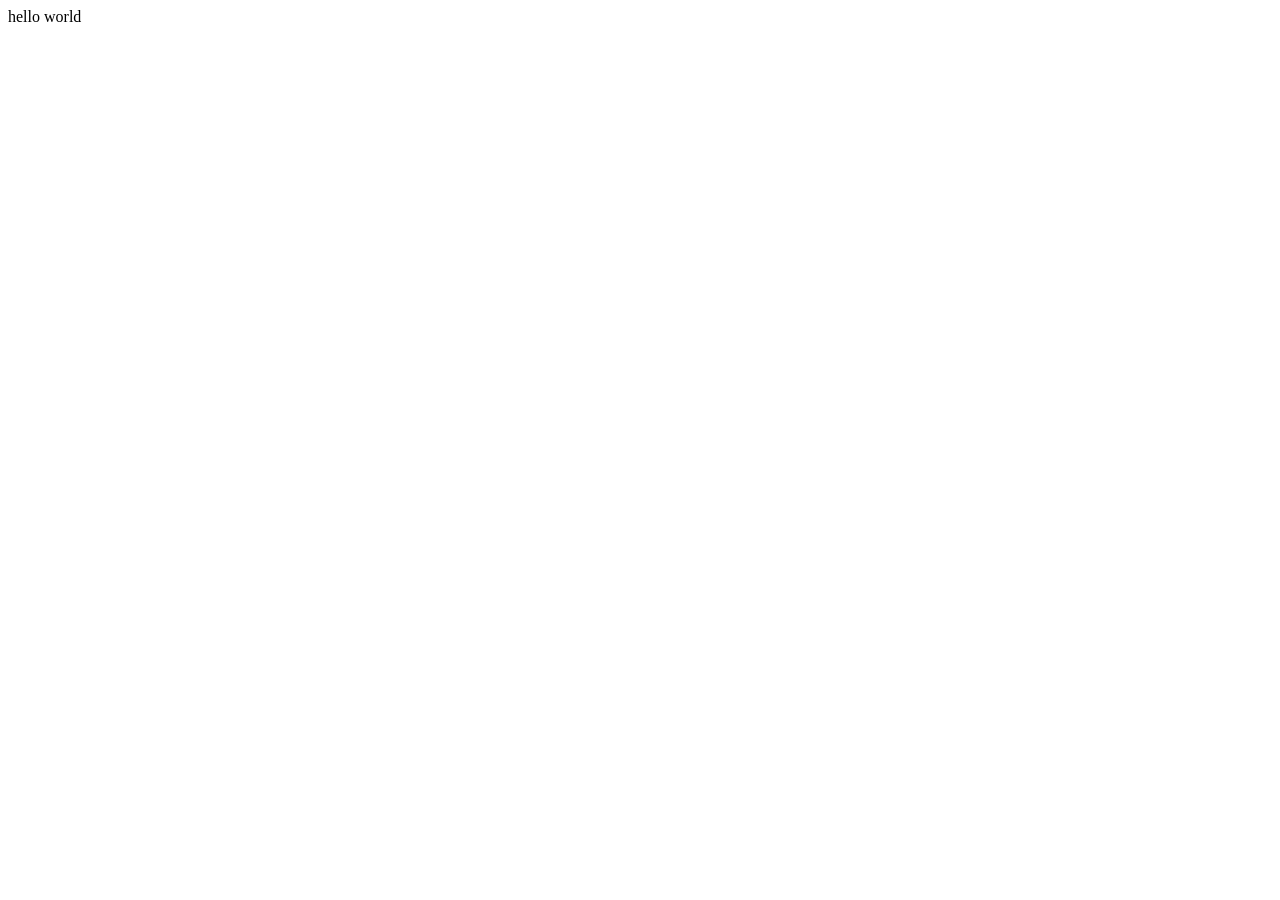
==== index.html @ 9ce2fa90 "Initial commit: add HTML and CSS" ====
<!DOCTYPE html>
<html lang="en,ar">

<head>
    <link rel="icon" href="https://simpleicons.org/icons/s7airlines.svg" type="image/x-icon">
    <title> ziad's page </title>
    <meta charset="UTF-8">
    <link rel="stylesheet" href="style.css">
</head>

<body>
       <div> hello world   </div> 
</body>
</html>
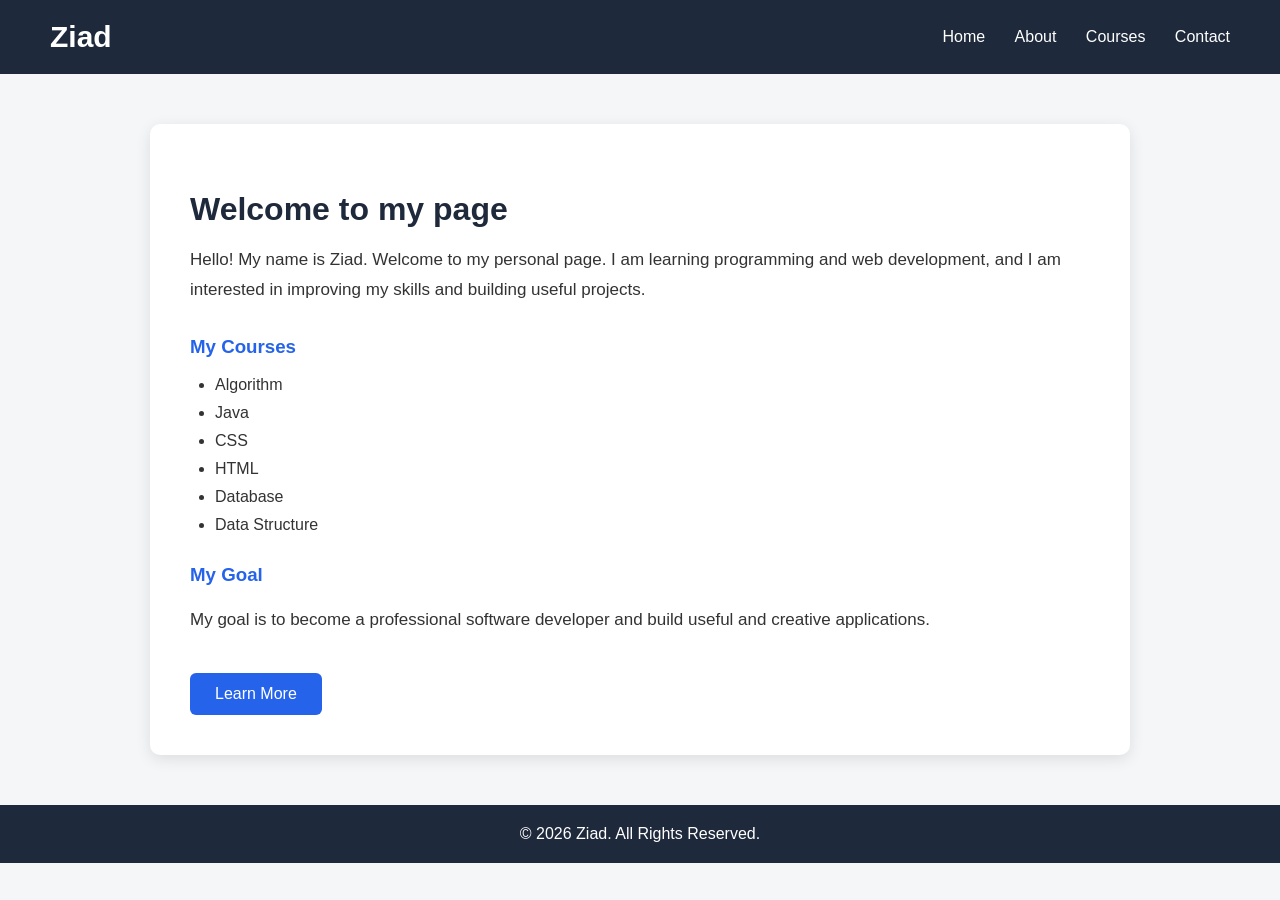
==== commit ce1fcacf: "Update website" ====
--- a/index.html
+++ b/index.html
@@ -1,14 +1,59 @@
 <!DOCTYPE html>
-<html lang="en,ar">
+<html lang="en">
 
 <head>
-    <link rel="icon" href="https://simpleicons.org/icons/s7airlines.svg" type="image/x-icon">
-    <title> ziad's page </title>
     <meta charset="UTF-8">
-    <link rel="stylesheet" href="style.css">
+    <link rel="stylesheet" href="css/style.css">
+    <meta name="viewport" content="width=device-width, initial-scale=1.0">
+    <title>Ziad's Page</title>
 </head>
 
 <body>
-       <div> hello world   </div> 
+
+    <header>
+        <h1>Ziad</h1>
+        <nav>
+            <a href="#">Home</a>
+            <a href="#">About</a>
+            <a href="#">Courses</a>
+            <a href="#">Contact</a>
+        </nav>
+    </header>
+
+    <section>
+        <h2>Welcome to my page</h2>
+
+        <p>
+            Hello! My name is Ziad. Welcome to my personal page.
+            I am learning programming and web development, and I am
+            interested in improving my skills and building useful projects.
+        </p>
+
+        <h3>My Courses</h3>
+
+        <ul>
+            <li>Algorithm</li>
+            <li>Java</li>
+            <li>CSS</li>
+            <li>HTML</li>
+            <li>Database</li>
+            <li>Data Structure</li>
+        </ul>
+
+        <h3>My Goal</h3>
+
+        <p>
+            My goal is to become a professional software developer
+            and build useful and creative applications.
+        </p>
+
+        <button>Learn More</button>
+    </section>
+
+    <footer>
+        <p>&copy; 2026 Ziad. All Rights Reserved.</p>
+    </footer>
+
 </body>
+
 </html>
--- a/css/style.css
+++ b/css/style.css
@@ -0,0 +1,93 @@
+body {
+    margin: 0;
+    font-family: Arial, sans-serif;
+    background-color: #f4f6f8;
+    color: #333;
+}
+
+header {
+    background-color: #1e293b;
+    color: white;
+    padding: 20px 50px;
+    display: flex;
+    justify-content: space-between;
+    align-items: center;
+}
+
+header h1 {
+    margin: 0;
+    font-size: 30px;
+}
+
+nav a {
+    color: white;
+    text-decoration: none;
+    margin-left: 25px;
+    font-size: 16px;
+}
+
+nav a:hover {
+    color: #38bdf8;
+}
+
+section {
+    width: 80%;
+    max-width: 900px;
+    margin: 50px auto;
+    background-color: white;
+    padding: 40px;
+    border-radius: 10px;
+    box-shadow: 0 4px 15px rgba(0, 0, 0, 0.1);
+}
+
+section h2 {
+    font-size: 32px;
+    color: #1e293b;
+    margin-bottom: 15px;
+}
+
+section h3 {
+    color: #2563eb;
+    margin-top: 30px;
+}
+
+section p {
+    line-height: 1.8;
+    font-size: 17px;
+}
+
+ul {
+    padding-left: 25px;
+}
+
+li {
+    margin-bottom: 10px;
+    font-size: 16px;
+}
+
+button {
+    background-color: #2563eb;
+    color: white;
+    border: none;
+    padding: 12px 25px;
+    margin-top: 20px;
+    border-radius: 6px;
+    cursor: pointer;
+    font-size: 16px;
+}
+
+button:hover {
+    background-color: #1d4ed8;
+}
+
+footer {
+    background-color: #1e293b;
+    color: white;
+    text-align: center;
+    padding: 20px;
+    margin-top: 50px;
+}
+
+footer p {
+    margin: 0;
+}
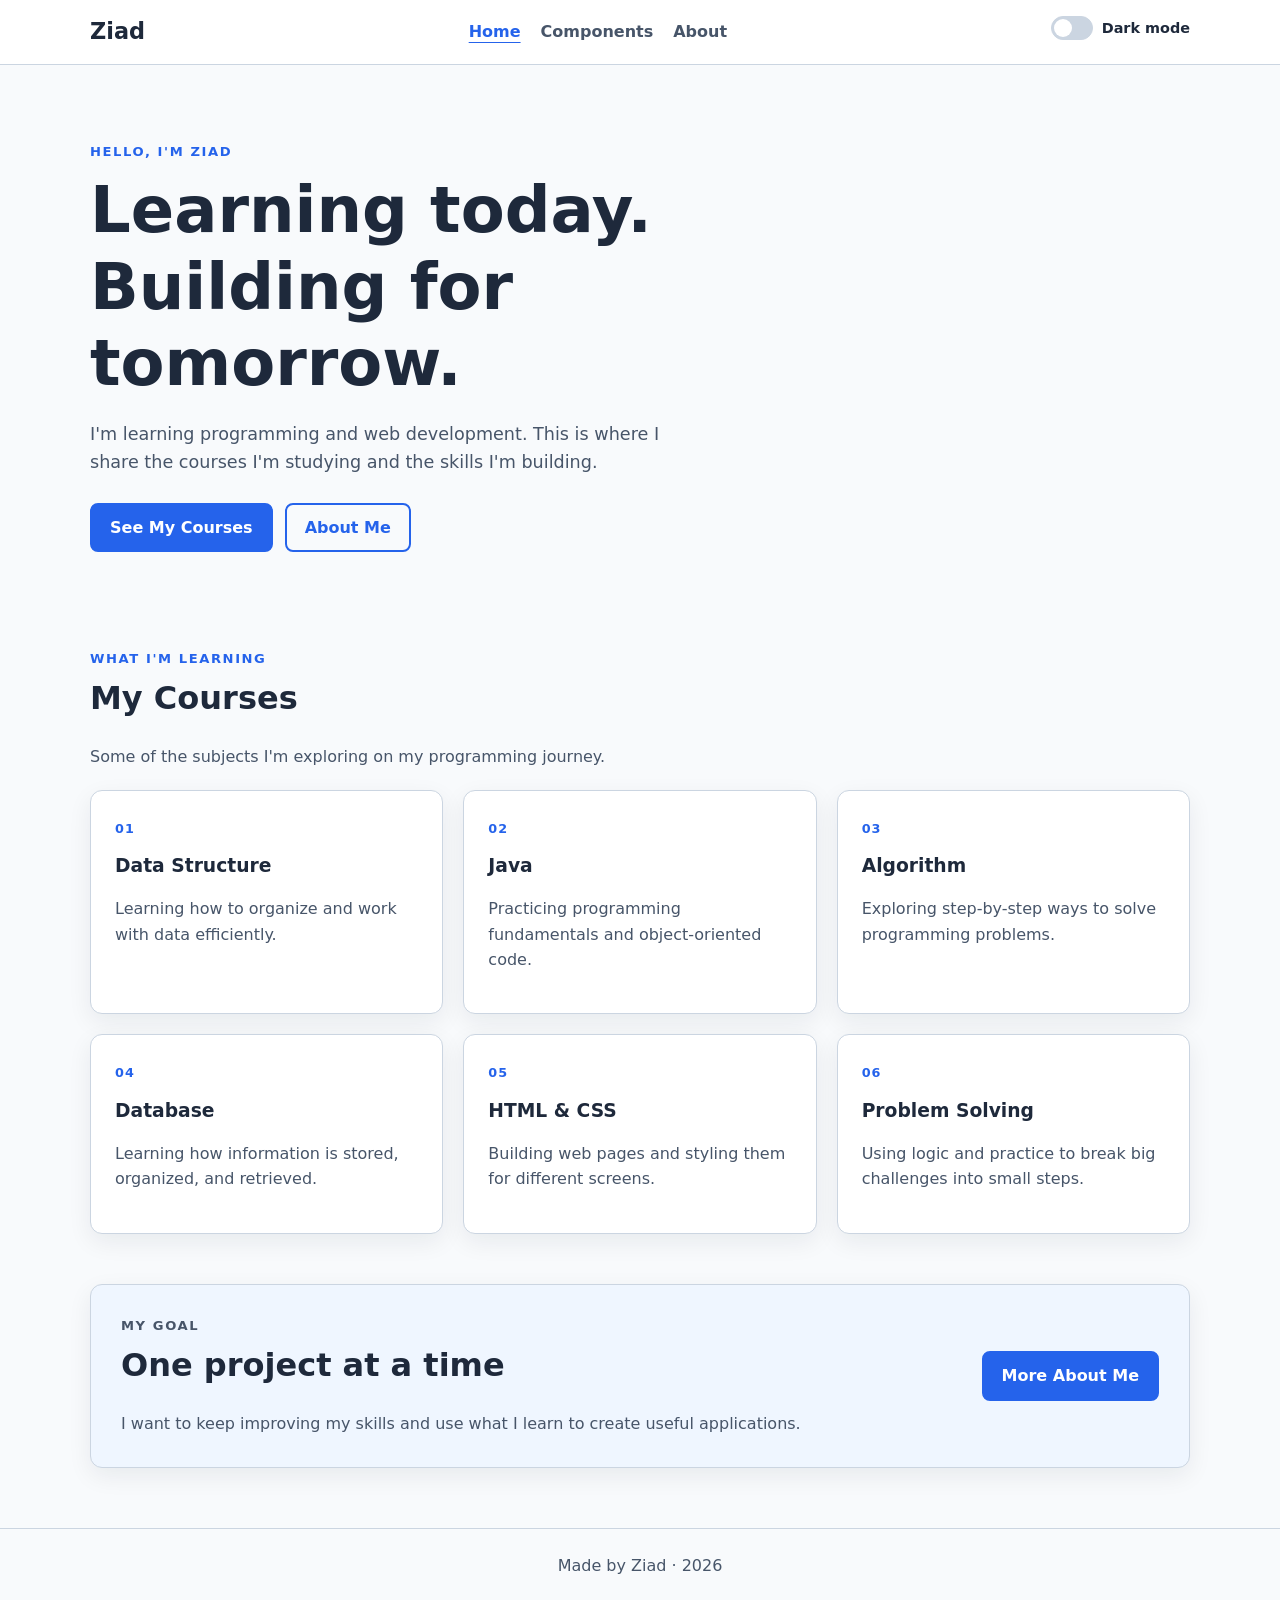
==== commit 503adda6: "Initial commit: add HTML and CSS" ====
--- a/index.html
+++ b/index.html
@@ -1,59 +1,110 @@
 <!DOCTYPE html>
 <html lang="en">
+<head>
+  <meta charset="UTF-8">
+  <meta name="viewport" content="width=device-width, initial-scale=1">
+  <meta name="description" content="Ziad's personal website and programming courses.">
+  <title>Ziad | Home</title>
+  <link rel="stylesheet" href="css/style.css">
+</head>
+<body>
+  <header class="site-header">
+    <a class="logo" href="index.html">Ziad</a>
 
-<head>
-    <meta charset="UTF-8">
-    <link rel="stylesheet" href="css/style.css">
-    <meta name="viewport" content="width=device-width, initial-scale=1.0">
-    <title>Ziad's Page</title>
-</head>
+    <nav aria-label="Main navigation">
+      <ul>
+        <li><a class="active" aria-current="page" href="index.html">Home</a></li>
+        <li><a href="component.html">Components</a></li>
+        <li><a href="about.html">About</a></li>
+      </ul>
+    </nav>
 
-<body>
+    <div class="theme-control">
+      <input type="checkbox" id="theme-toggle">
+      <label for="theme-toggle">
+        <span class="switch" aria-hidden="true"></span>
+        <span>Dark mode</span>
+      </label>
+    </div>
+  </header>
 
-    <header>
-        <h1>Ziad</h1>
-        <nav>
-            <a href="#">Home</a>
-            <a href="#">About</a>
-            <a href="#">Courses</a>
-            <a href="#">Contact</a>
-        </nav>
-    </header>
-
-    <section>
-        <h2>Welcome to my page</h2>
-
-        <p>
-            Hello! My name is Ziad. Welcome to my personal page.
-            I am learning programming and web development, and I am
-            interested in improving my skills and building useful projects.
-        </p>
-
-        <h3>My Courses</h3>
-
-        <ul>
-            <li>Algorithm</li>
-            <li>Java</li>
-            <li>CSS</li>
-            <li>HTML</li>
-            <li>Database</li>
-            <li>Data Structure</li>
-        </ul>
-
-        <h3>My Goal</h3>
-
-        <p>
-            My goal is to become a professional software developer
-            and build useful and creative applications.
-        </p>
-
-        <button>Learn More</button>
+  <main class="container">
+    <section class="hero">
+      <p class="eyebrow">Hello, I'm Ziad</p>
+      <h1>Learning today. Building for tomorrow.</h1>
+      <p class="hero-text">
+        I'm learning programming and web development. This is where I share
+        the courses I'm studying and the skills I'm building.
+      </p>
+      <div class="actions">
+        <a class="btn" href="#courses">See My Courses</a>
+        <a class="btn btn-outline" href="about.html">About Me</a>
+      </div>
     </section>
 
-    <footer>
-        <p>&copy; 2026 Ziad. All Rights Reserved.</p>
-    </footer>
+    <section class="content-section" id="courses" aria-labelledby="courses-title">
+      <div class="section-heading">
+        <p class="eyebrow">What I'm learning</p>
+        <h2 id="courses-title">My Courses</h2>
+        <p>Some of the subjects I'm exploring on my programming journey.</p>
+      </div>
 
+      <div class="course-grid">
+        <article class="card course-card">
+          <span class="course-number">01</span>
+          <h3>Data Structure</h3>
+          <p>Learning how to organize and work with data efficiently.</p>
+        </article>
+
+        <article class="card course-card">
+          <span class="course-number">02</span>
+          <h3>Java</h3>
+          <p>Practicing programming fundamentals and object-oriented code.</p>
+        </article>
+
+        <article class="card course-card">
+          <span class="course-number">03</span>
+          <h3>Algorithm</h3>
+          <p>Exploring step-by-step ways to solve programming problems.</p>
+        </article>
+
+        <article class="card course-card">
+          <span class="course-number">04</span>
+          <h3>Database</h3>
+          <p>Learning how information is stored, organized, and retrieved.</p>
+        </article>
+
+        <article class="card course-card">
+          <span class="course-number">05</span>
+          <h3>HTML &amp; CSS</h3>
+          <p>Building web pages and styling them for different screens.</p>
+        </article>
+
+        <article class="card course-card">
+          <span class="course-number">06</span>
+          <h3>Problem Solving</h3>
+          <p>Using logic and practice to break big challenges into small steps.</p>
+        </article>
+      </div>
+    </section>
+
+    <section class="card feature-card">
+      <div>
+        <p class="eyebrow">My goal</p>
+        <h2>One project at a time</h2>
+        <p>
+          I want to keep improving my skills and use what I learn to create
+          useful applications.
+        </p>
+      </div>
+      <a class="btn" href="about.html">More About Me</a>
+    </section>
+  </main>
+
+  <footer class="site-footer">
+    <div class="container">
+      <p>Made by Ziad · 2026</p>
+    </div>
+  </footer>
 </body>
-
 </html>
--- a/css/style.css
+++ b/css/style.css
@@ -1,93 +1,454 @@
+:root {
+  --primary: #2563eb;
+  --primary-dark: #1d4ed8;
+  --bg: #f8fafc;
+  --surface: #ffffff;
+  --text: #1e293b;
+  --muted: #475569;
+  --border: #cbd5e1;
+  --soft-blue: #eff6ff;
+  --radius: 12px;
+  --space: 16px;
+  --shadow: 0 8px 24px rgb(15 23 42 / 7%);
+}
+
+* {
+  box-sizing: border-box;
+}
+
+html {
+  scroll-behavior: smooth;
+}
+
 body {
-    margin: 0;
-    font-family: Arial, sans-serif;
-    background-color: #f4f6f8;
-    color: #333;
-}
-
-header {
-    background-color: #1e293b;
-    color: white;
-    padding: 20px 50px;
-    display: flex;
-    justify-content: space-between;
-    align-items: center;
-}
-
-header h1 {
-    margin: 0;
-    font-size: 30px;
-}
-
-nav a {
-    color: white;
-    text-decoration: none;
-    margin-left: 25px;
-    font-size: 16px;
-}
-
-nav a:hover {
-    color: #38bdf8;
-}
-
-section {
-    width: 80%;
-    max-width: 900px;
-    margin: 50px auto;
-    background-color: white;
-    padding: 40px;
-    border-radius: 10px;
-    box-shadow: 0 4px 15px rgba(0, 0, 0, 0.1);
-}
-
-section h2 {
-    font-size: 32px;
-    color: #1e293b;
-    margin-bottom: 15px;
-}
-
-section h3 {
-    color: #2563eb;
-    margin-top: 30px;
-}
-
-section p {
-    line-height: 1.8;
-    font-size: 17px;
-}
-
-ul {
-    padding-left: 25px;
-}
-
-li {
-    margin-bottom: 10px;
-    font-size: 16px;
-}
-
-button {
-    background-color: #2563eb;
-    color: white;
-    border: none;
-    padding: 12px 25px;
-    margin-top: 20px;
-    border-radius: 6px;
-    cursor: pointer;
-    font-size: 16px;
-}
-
-button:hover {
-    background-color: #1d4ed8;
-}
-
-footer {
-    background-color: #1e293b;
-    color: white;
-    text-align: center;
-    padding: 20px;
-    margin-top: 50px;
-}
-
-footer p {
-    margin: 0;
+  margin: 0;
+  background: var(--bg);
+  color: var(--text);
+  font-family: system-ui, -apple-system, "Segoe UI", sans-serif;
+  line-height: 1.6;
+}
+
+h1,
+h2,
+h3,
+p {
+  margin-top: 0;
+}
+
+h1,
+h2,
+h3 {
+  line-height: 1.2;
+}
+
+h1 {
+  font-size: clamp(2.2rem, 5vw, 4rem);
+}
+
+h2 {
+  font-size: clamp(1.5rem, 3vw, 2rem);
+}
+
+.container {
+  width: min(100% - 2 * var(--space), 1100px);
+  margin-inline: auto;
+}
+
+/* Header and navigation */
+.site-header {
+  display: flex;
+  align-items: center;
+  justify-content: space-between;
+  flex-wrap: wrap;
+  gap: 18px;
+  padding: 14px max(var(--space), calc((100% - 1100px) / 2));
+  border-bottom: 1px solid var(--border);
+  background: var(--surface);
+}
+
+.logo {
+  color: var(--text);
+  font-size: 1.4rem;
+  font-weight: 800;
+  text-decoration: none;
+}
+
+.site-header ul {
+  display: flex;
+  flex-wrap: wrap;
+  gap: 20px;
+  margin: 0;
+  padding: 0;
+  list-style: none;
+}
+
+.site-header nav a {
+  color: var(--muted);
+  font-weight: 600;
+  text-decoration: none;
+}
+
+.site-header nav a:hover,
+.site-header nav a.active {
+  color: var(--primary);
+  text-decoration: underline;
+  text-underline-offset: 5px;
+}
+
+/* Light and dark mode toggle */
+.theme-control input {
+  position: absolute;
+  width: 1px;
+  height: 1px;
+  overflow: hidden;
+  clip: rect(0, 0, 0, 0);
+  white-space: nowrap;
+  clip-path: inset(50%);
+}
+
+.theme-control label {
+  display: inline-flex;
+  align-items: center;
+  gap: 9px;
+  color: var(--text);
+  font-size: 0.9rem;
+  font-weight: 600;
+  cursor: pointer;
+}
+
+.switch {
+  position: relative;
+  width: 42px;
+  height: 24px;
+  border: 1px solid var(--border);
+  border-radius: 999px;
+  background: var(--border);
+  transition: background 0.2s;
+}
+
+.switch::after {
+  position: absolute;
+  top: 2px;
+  left: 2px;
+  width: 18px;
+  height: 18px;
+  border-radius: 50%;
+  background: #fff;
+  content: "";
+  transition: transform 0.2s;
+}
+
+#theme-toggle:checked + label .switch {
+  background: var(--primary);
+}
+
+#theme-toggle:checked + label .switch::after {
+  transform: translateX(18px);
+}
+
+#theme-toggle:focus-visible + label {
+  outline: 3px solid #f59e0b;
+  outline-offset: 5px;
+  border-radius: 4px;
+}
+
+/* Theme variables: checkbox enables dark mode without JavaScript */
+body:has(#theme-toggle:checked) {
+  --primary: #93c5fd;
+  --primary-dark: #bfdbfe;
+  --bg: #111827;
+  --surface: #1f2937;
+  --text: #f1f5f9;
+  --muted: #cbd5e1;
+  --border: #475569;
+  --soft-blue: #1e3a5f;
+  --shadow: 0 8px 24px rgb(0 0 0 / 25%);
+}
+
+@media (prefers-color-scheme: dark) {
+  body:not(:has(#theme-toggle:checked)) {
+    --primary: #93c5fd;
+    --primary-dark: #bfdbfe;
+    --bg: #111827;
+    --surface: #1f2937;
+    --text: #f1f5f9;
+    --muted: #cbd5e1;
+    --border: #475569;
+    --soft-blue: #1e3a5f;
+    --shadow: 0 8px 24px rgb(0 0 0 / 25%);
+  }
+}
+
+/* Homepage */
+.hero {
+  padding: 76px 0 54px;
+}
+
+.eyebrow {
+  margin-bottom: 10px;
+  color: var(--primary);
+  font-size: 0.82rem;
+  font-weight: 800;
+  letter-spacing: 0.12em;
+  text-transform: uppercase;
+}
+
+.hero h1 {
+  max-width: 750px;
+  margin-bottom: 18px;
+}
+
+.hero-text {
+  max-width: 620px;
+  color: var(--muted);
+  font-size: 1.1rem;
+}
+
+.actions {
+  display: flex;
+  flex-wrap: wrap;
+  gap: 12px;
+  margin-top: 26px;
+}
+
+.content-section {
+  margin: 42px 0;
+}
+
+.section-heading {
+  margin-bottom: 20px;
+}
+
+.section-heading > p:last-child,
+.page-heading > p:last-child {
+  color: var(--muted);
+}
+
+/* Buttons */
+.btn {
+  display: inline-block;
+  padding: 10px 18px;
+  border: 2px solid var(--primary);
+  border-radius: 8px;
+  background: var(--primary);
+  color: #fff;
+  font: inherit;
+  font-weight: 700;
+  text-align: center;
+  text-decoration: none;
+  cursor: pointer;
+  transition: background 0.15s, border-color 0.15s, transform 0.15s;
+}
+
+.btn:hover:not(:disabled),
+.btn.is-hover {
+  border-color: var(--primary-dark);
+  background: var(--primary-dark);
+  color: #fff;
+  transform: translateY(-1px);
+}
+
+.btn:focus-visible,
+.site-header a:focus-visible,
+.table-wrap:focus-visible {
+  outline: 3px solid #f59e0b;
+  outline-offset: 3px;
+}
+
+.btn:disabled {
+  border-color: #cbd5e1;
+  background: #e2e8f0;
+  color: #334155;
+  cursor: not-allowed;
+}
+
+.btn-outline {
+  background: transparent;
+  color: var(--primary);
+}
+
+.btn-outline:hover:not(:disabled) {
+  background: var(--primary);
+  color: #fff;
+}
+
+/* Course grid and cards */
+.course-grid {
+  display: grid;
+  grid-template-columns: repeat(3, minmax(0, 1fr));
+  gap: 20px;
+}
+
+.card {
+  padding: 24px;
+  border: 1px solid var(--border);
+  border-radius: var(--radius);
+  background: var(--surface);
+  box-shadow: var(--shadow);
+}
+
+.course-card {
+  min-height: 200px;
+}
+
+.course-card p,
+.card p {
+  color: var(--muted);
+}
+
+.course-number {
+  display: inline-block;
+  margin-bottom: 16px;
+  color: var(--primary);
+  font-size: 0.8rem;
+  font-weight: 800;
+  letter-spacing: 0.08em;
+}
+
+.feature-card {
+  display: flex;
+  align-items: center;
+  justify-content: space-between;
+  gap: 24px;
+  margin: 50px 0;
+  padding: 30px;
+  border: 1px solid var(--border);
+  border-radius: var(--radius);
+  background: var(--soft-blue);
+}
+
+.feature-card p:last-child {
+  margin-bottom: 0;
+  color: var(--muted);
+}
+
+.page-content {
+  min-height: 70vh;
+  padding-top: 30px;
+}
+
+.page-heading {
+  padding: 35px 0 10px;
+}
+
+.component-row {
+  display: flex;
+  flex-wrap: wrap;
+  align-items: center;
+  gap: 18px;
+}
+
+.component-row .label {
+  margin: 8px 0 0;
+}
+
+.label {
+  color: var(--muted);
+  font-size: 0.9rem;
+}
+
+.sample-card {
+  max-width: 380px;
+}
+
+/* Responsive table */
+.table-wrap {
+  overflow-x: auto;
+  border: 1px solid var(--border);
+  border-radius: var(--radius);
+  background: var(--surface);
+}
+
+table {
+  width: 100%;
+  min-width: 520px;
+  border-collapse: collapse;
+}
+
+th,
+td {
+  padding: 13px 16px;
+  text-align: left;
+}
+
+th {
+  background: var(--primary);
+  color: #fff;
+  white-space: nowrap;
+}
+
+tbody tr:nth-child(even) {
+  background: var(--bg);
+}
+
+tbody tr:hover {
+  background: var(--soft-blue);
+}
+
+.badge {
+  display: inline-block;
+  padding: 3px 10px;
+  border-radius: 999px;
+  background: #dcfce7;
+  color: #14532d;
+  font-size: 0.85rem;
+  font-weight: 700;
+}
+
+.badge-planned {
+  background: #fef3c7;
+  color: #78350f;
+}
+
+/* About page */
+.about-grid {
+  display: grid;
+  grid-template-columns: repeat(2, minmax(0, 1fr));
+  gap: 20px;
+}
+
+/* Footer */
+.site-footer {
+  margin-top: 60px;
+  padding: 24px 0;
+  border-top: 1px solid var(--border);
+  color: var(--muted);
+  text-align: center;
+}
+
+.site-footer p {
+  margin: 0;
+}
+
+/* Tablet: two course columns */
+@media (min-width: 701px) and (max-width: 999px) {
+  .course-grid {
+    grid-template-columns: repeat(2, minmax(0, 1fr));
+  }
+}
+
+/* Mobile: one course column */
+@media (max-width: 700px) {
+  .site-header {
+    align-items: flex-start;
+    flex-direction: column;
+  }
+
+  .site-header ul {
+    gap: 12px 18px;
+  }
+
+  .course-grid,
+  .about-grid {
+    grid-template-columns: 1fr;
+  }
+
+  .hero {
+    padding-top: 48px;
+  }
+
+  .feature-card {
+    align-items: flex-start;
+    flex-direction: column;
+  }
 }
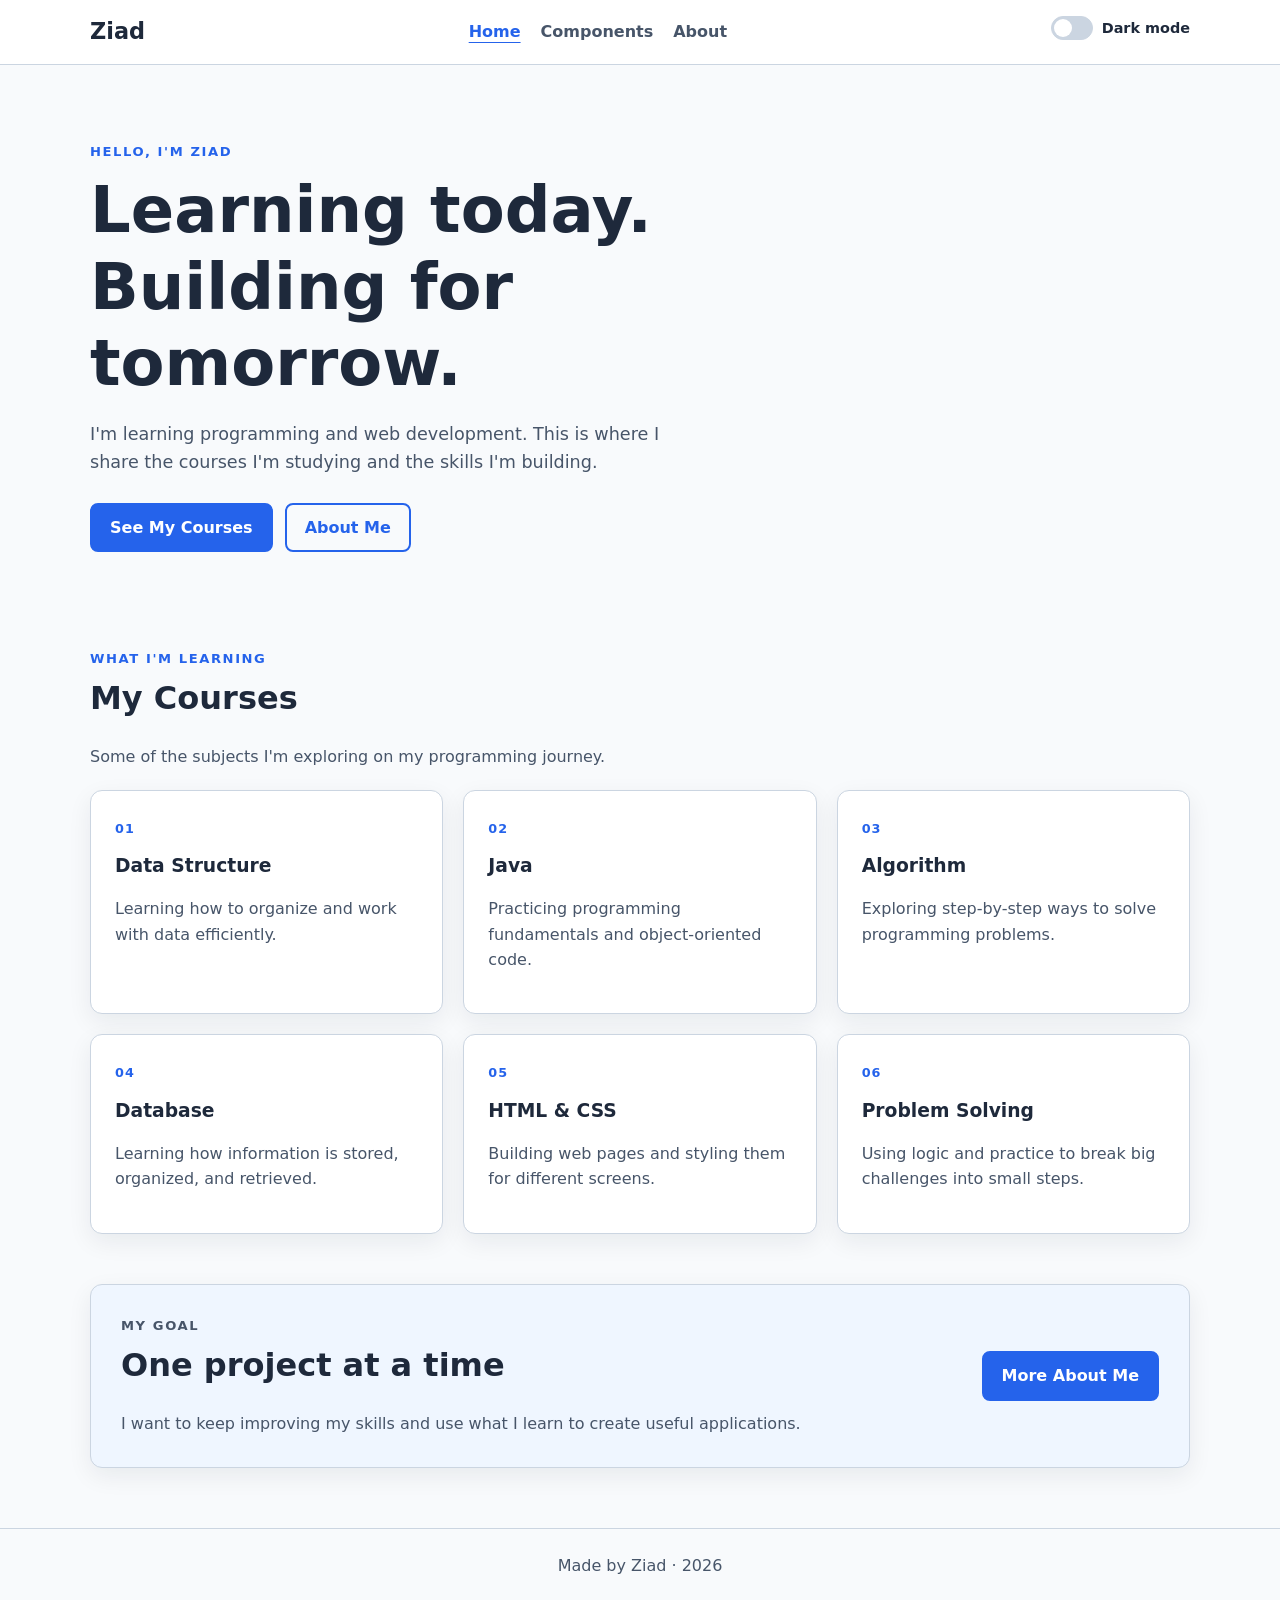
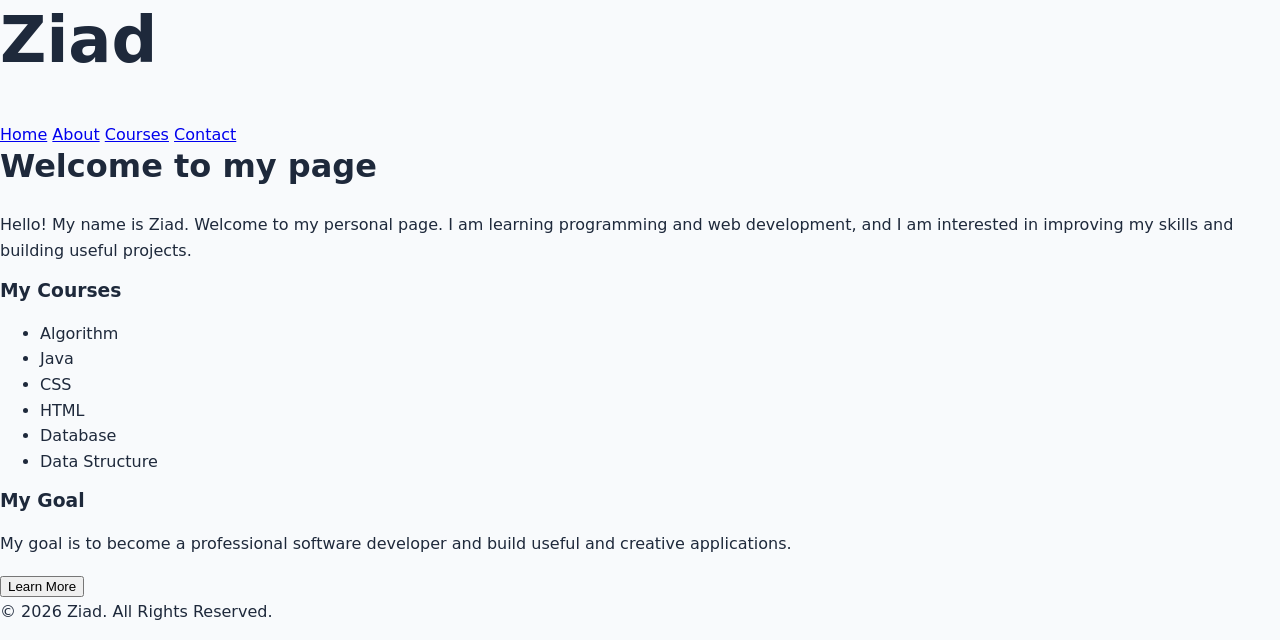
==== commit 5f84c09b: "Update project files" ====
--- a/index.html
+++ b/index.html
@@ -1,5 +1,6 @@
 <!DOCTYPE html>
 <html lang="en">
+
 <head>
   <meta charset="UTF-8">
   <meta name="viewport" content="width=device-width, initial-scale=1">
@@ -107,4 +108,60 @@
     </div>
   </footer>
 </body>
+
+<head>
+    <meta charset="UTF-8">
+    <link rel="stylesheet" href="css/style.css">
+    <meta name="viewport" content="width=device-width, initial-scale=1.0">
+    <title>Ziad's Page</title>
+</head>
+
+<body>
+
+    <header>
+        <h1>Ziad</h1>
+        <nav>
+            <a href="#">Home</a>
+            <a href="#">About</a>
+            <a href="#">Courses</a>
+            <a href="#">Contact</a>
+        </nav>
+    </header>
+
+    <section>
+        <h2>Welcome to my page</h2>
+
+        <p>
+            Hello! My name is Ziad. Welcome to my personal page.
+            I am learning programming and web development, and I am
+            interested in improving my skills and building useful projects.
+        </p>
+
+        <h3>My Courses</h3>
+
+        <ul>
+            <li>Algorithm</li>
+            <li>Java</li>
+            <li>CSS</li>
+            <li>HTML</li>
+            <li>Database</li>
+            <li>Data Structure</li>
+        </ul>
+
+        <h3>My Goal</h3>
+
+        <p>
+            My goal is to become a professional software developer
+            and build useful and creative applications.
+        </p>
+
+        <button>Learn More</button>
+    </section>
+
+    <footer>
+        <p>&copy; 2026 Ziad. All Rights Reserved.</p>
+    </footer>
+
+</body>
+
 </html>
--- a/css/style.css
+++ b/css/style.css
@@ -53,8 +53,6 @@
   width: min(100% - 2 * var(--space), 1100px);
   margin-inline: auto;
 }
-
-/* Header and navigation */
 .site-header {
   display: flex;
   align-items: center;
@@ -95,7 +93,6 @@
   text-underline-offset: 5px;
 }
 
-/* Light and dark mode toggle */
 .theme-control input {
   position: absolute;
   width: 1px;
@@ -152,7 +149,6 @@
   border-radius: 4px;
 }
 
-/* Theme variables: checkbox enables dark mode without JavaScript */
 body:has(#theme-toggle:checked) {
   --primary: #93c5fd;
   --primary-dark: #bfdbfe;
@@ -179,7 +175,6 @@
   }
 }
 
-/* Homepage */
 .hero {
   padding: 76px 0 54px;
 }
@@ -224,7 +219,6 @@
   color: var(--muted);
 }
 
-/* Buttons */
 .btn {
   display: inline-block;
   padding: 10px 18px;
@@ -272,7 +266,6 @@
   color: #fff;
 }
 
-/* Course grid and cards */
 .course-grid {
   display: grid;
   grid-template-columns: repeat(3, minmax(0, 1fr));
@@ -351,7 +344,7 @@
   max-width: 380px;
 }
 
-/* Responsive table */
+
 .table-wrap {
   overflow-x: auto;
   border: 1px solid var(--border);
@@ -400,14 +393,13 @@
   color: #78350f;
 }
 
-/* About page */
+
 .about-grid {
   display: grid;
   grid-template-columns: repeat(2, minmax(0, 1fr));
   gap: 20px;
 }
 
-/* Footer */
 .site-footer {
   margin-top: 60px;
   padding: 24px 0;
@@ -420,14 +412,12 @@
   margin: 0;
 }
 
-/* Tablet: two course columns */
 @media (min-width: 701px) and (max-width: 999px) {
   .course-grid {
     grid-template-columns: repeat(2, minmax(0, 1fr));
   }
 }
 
-/* Mobile: one course column */
 @media (max-width: 700px) {
   .site-header {
     align-items: flex-start;
--- a/css/style.css
+++ b/css/style.css
@@ -53,8 +53,6 @@
   width: min(100% - 2 * var(--space), 1100px);
   margin-inline: auto;
 }
-
-/* Header and navigation */
 .site-header {
   display: flex;
   align-items: center;
@@ -95,7 +93,6 @@
   text-underline-offset: 5px;
 }
 
-/* Light and dark mode toggle */
 .theme-control input {
   position: absolute;
   width: 1px;
@@ -152,7 +149,6 @@
   border-radius: 4px;
 }
 
-/* Theme variables: checkbox enables dark mode without JavaScript */
 body:has(#theme-toggle:checked) {
   --primary: #93c5fd;
   --primary-dark: #bfdbfe;
@@ -179,7 +175,6 @@
   }
 }
 
-/* Homepage */
 .hero {
   padding: 76px 0 54px;
 }
@@ -224,7 +219,6 @@
   color: var(--muted);
 }
 
-/* Buttons */
 .btn {
   display: inline-block;
   padding: 10px 18px;
@@ -272,7 +266,6 @@
   color: #fff;
 }
 
-/* Course grid and cards */
 .course-grid {
   display: grid;
   grid-template-columns: repeat(3, minmax(0, 1fr));
@@ -351,7 +344,7 @@
   max-width: 380px;
 }
 
-/* Responsive table */
+
 .table-wrap {
   overflow-x: auto;
   border: 1px solid var(--border);
@@ -400,14 +393,13 @@
   color: #78350f;
 }
 
-/* About page */
+
 .about-grid {
   display: grid;
   grid-template-columns: repeat(2, minmax(0, 1fr));
   gap: 20px;
 }
 
-/* Footer */
 .site-footer {
   margin-top: 60px;
   padding: 24px 0;
@@ -420,14 +412,12 @@
   margin: 0;
 }
 
-/* Tablet: two course columns */
 @media (min-width: 701px) and (max-width: 999px) {
   .course-grid {
     grid-template-columns: repeat(2, minmax(0, 1fr));
   }
 }
 
-/* Mobile: one course column */
 @media (max-width: 700px) {
   .site-header {
     align-items: flex-start;
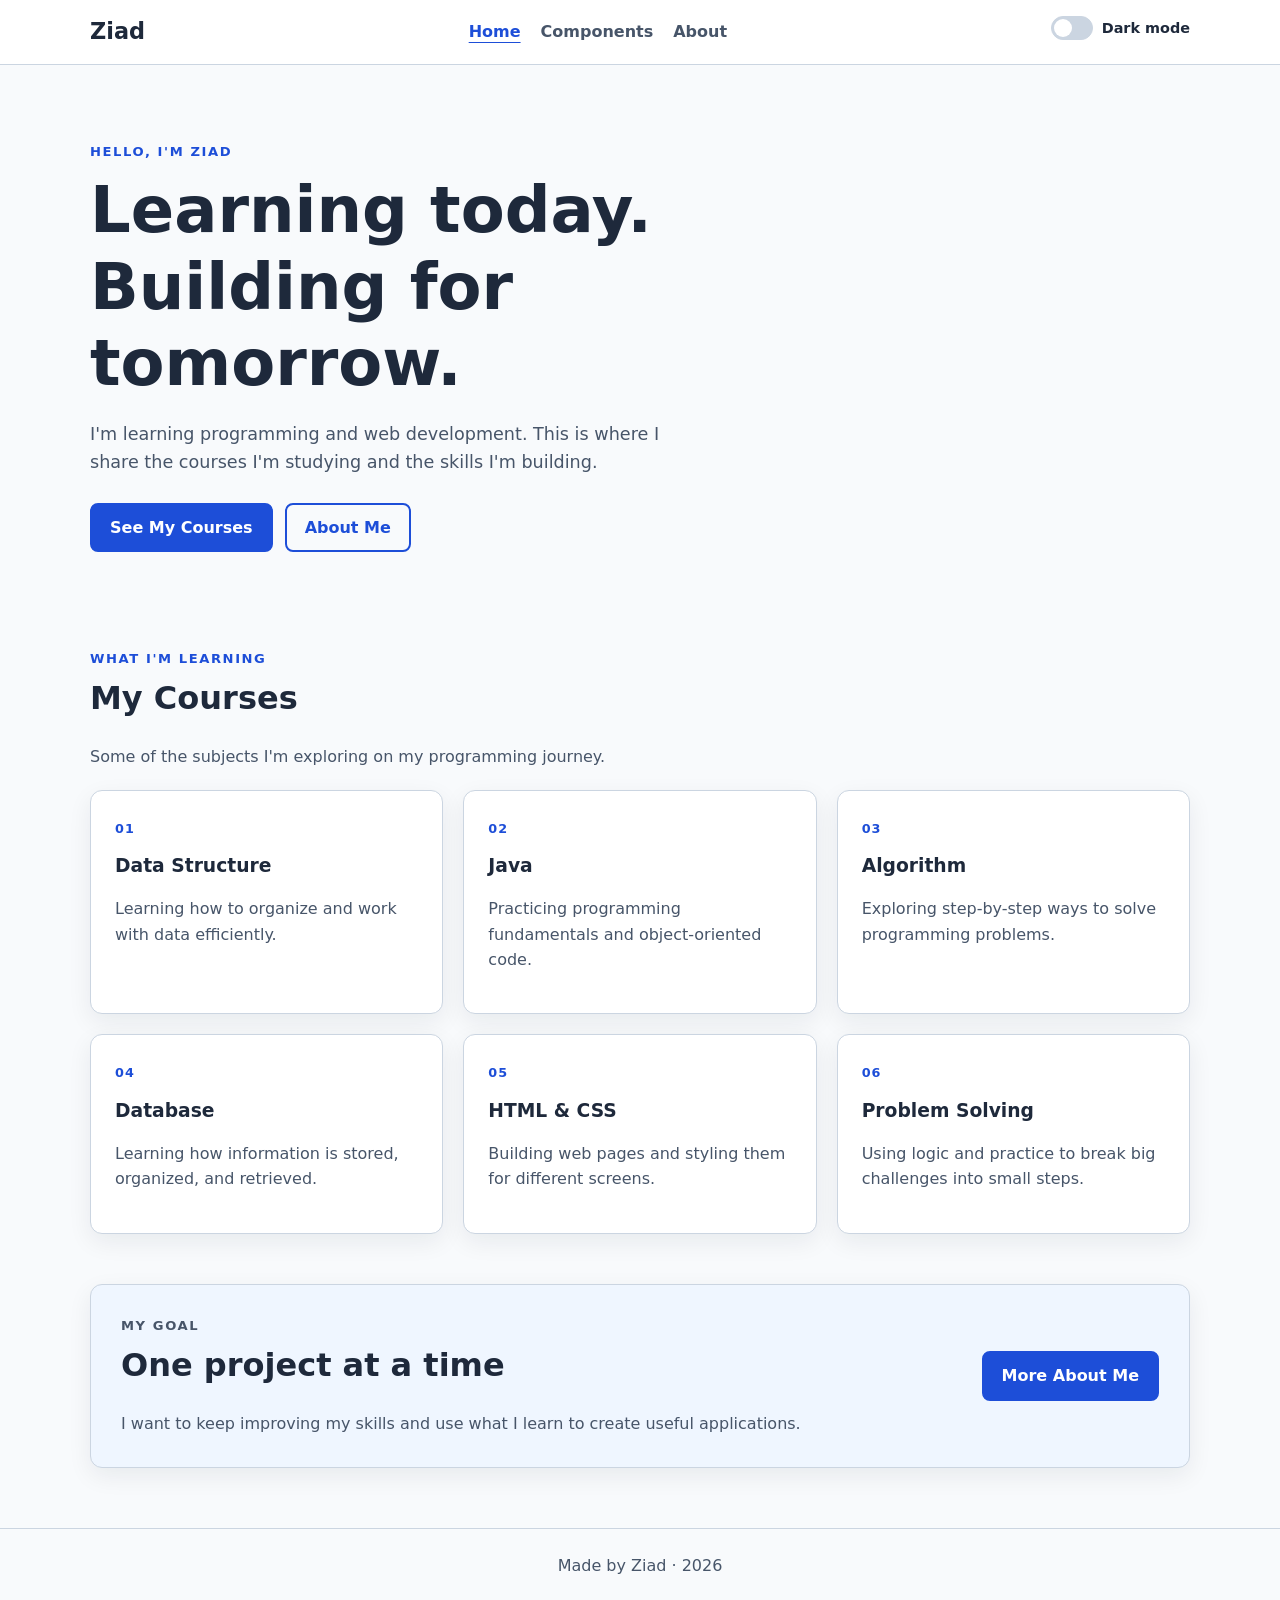
==== commit c1ea23b7: "Update project files" ====
--- a/index.html
+++ b/index.html
@@ -1,6 +1,5 @@
 <!DOCTYPE html>
 <html lang="en">
-
 <head>
   <meta charset="UTF-8">
   <meta name="viewport" content="width=device-width, initial-scale=1">
@@ -89,10 +88,10 @@
       </div>
     </section>
 
-    <section class="card feature-card">
+    <section class="card feature-card" aria-labelledby="goal-title">
       <div>
         <p class="eyebrow">My goal</p>
-        <h2>One project at a time</h2>
+        <h2 id="goal-title">One project at a time</h2>
         <p>
           I want to keep improving my skills and use what I learn to create
           useful applications.
@@ -108,60 +107,4 @@
     </div>
   </footer>
 </body>
-
-<head>
-    <meta charset="UTF-8">
-    <link rel="stylesheet" href="css/style.css">
-    <meta name="viewport" content="width=device-width, initial-scale=1.0">
-    <title>Ziad's Page</title>
-</head>
-
-<body>
-
-    <header>
-        <h1>Ziad</h1>
-        <nav>
-            <a href="#">Home</a>
-            <a href="#">About</a>
-            <a href="#">Courses</a>
-            <a href="#">Contact</a>
-        </nav>
-    </header>
-
-    <section>
-        <h2>Welcome to my page</h2>
-
-        <p>
-            Hello! My name is Ziad. Welcome to my personal page.
-            I am learning programming and web development, and I am
-            interested in improving my skills and building useful projects.
-        </p>
-
-        <h3>My Courses</h3>
-
-        <ul>
-            <li>Algorithm</li>
-            <li>Java</li>
-            <li>CSS</li>
-            <li>HTML</li>
-            <li>Database</li>
-            <li>Data Structure</li>
-        </ul>
-
-        <h3>My Goal</h3>
-
-        <p>
-            My goal is to become a professional software developer
-            and build useful and creative applications.
-        </p>
-
-        <button>Learn More</button>
-    </section>
-
-    <footer>
-        <p>&copy; 2026 Ziad. All Rights Reserved.</p>
-    </footer>
-
-</body>
-
 </html>
--- a/css/style.css
+++ b/css/style.css
@@ -1,12 +1,20 @@
 :root {
-  --primary: #2563eb;
-  --primary-dark: #1d4ed8;
+  color-scheme: light dark;
+  --primary: #1d4ed8;
+  --primary-hover: #1e40af;
   --bg: #f8fafc;
   --surface: #ffffff;
   --text: #1e293b;
   --muted: #475569;
   --border: #cbd5e1;
   --soft-blue: #eff6ff;
+  --focus: #b45309;
+  --success-bg: #dcfce7;
+  --success-text: #14532d;
+  --info-bg: #dbeafe;
+  --info-text: #1e3a8a;
+  --warning-bg: #fef3c7;
+  --warning-text: #78350f;
   --radius: 12px;
   --space: 16px;
   --shadow: 0 8px 24px rgb(15 23 42 / 7%);
@@ -53,6 +61,7 @@
   width: min(100% - 2 * var(--space), 1100px);
   margin-inline: auto;
 }
+
 .site-header {
   display: flex;
   align-items: center;
@@ -98,9 +107,8 @@
   width: 1px;
   height: 1px;
   overflow: hidden;
-  clip: rect(0, 0, 0, 0);
+  clip-path: inset(50%);
   white-space: nowrap;
-  clip-path: inset(50%);
 }
 
 .theme-control label {
@@ -120,7 +128,6 @@
   border: 1px solid var(--border);
   border-radius: 999px;
   background: var(--border);
-  transition: background 0.2s;
 }
 
 .switch::after {
@@ -130,7 +137,7 @@
   width: 18px;
   height: 18px;
   border-radius: 50%;
-  background: #fff;
+  background: #ffffff;
   content: "";
   transition: transform 0.2s;
 }
@@ -144,35 +151,67 @@
 }
 
 #theme-toggle:focus-visible + label {
-  outline: 3px solid #f59e0b;
+  outline: 3px solid var(--focus);
   outline-offset: 5px;
   border-radius: 4px;
 }
 
+@media (prefers-color-scheme: dark) {
+  :root {
+    --primary: #93c5fd;
+    --primary-hover: #bfdbfe;
+    --bg: #111827;
+    --surface: #1f2937;
+    --text: #f1f5f9;
+    --muted: #cbd5e1;
+    --border: #475569;
+    --soft-blue: #1e3a5f;
+    --focus: #fbbf24;
+    --success-bg: #14532d;
+    --success-text: #f0fdf4;
+    --info-bg: #1e3a8a;
+    --info-text: #eff6ff;
+    --warning-bg: #78350f;
+    --warning-text: #fffbeb;
+    --shadow: 0 8px 24px rgb(0 0 0 / 25%);
+  }
+
+  .btn {
+    color: #111827;
+  }
+
+  .btn:hover:not(:disabled),
+  .btn.is-hover {
+    color: #111827;
+  }
+}
+
 body:has(#theme-toggle:checked) {
   --primary: #93c5fd;
-  --primary-dark: #bfdbfe;
+  --primary-hover: #bfdbfe;
   --bg: #111827;
   --surface: #1f2937;
   --text: #f1f5f9;
   --muted: #cbd5e1;
   --border: #475569;
   --soft-blue: #1e3a5f;
+  --focus: #fbbf24;
+  --success-bg: #14532d;
+  --success-text: #f0fdf4;
+  --info-bg: #1e3a8a;
+  --info-text: #eff6ff;
+  --warning-bg: #78350f;
+  --warning-text: #fffbeb;
   --shadow: 0 8px 24px rgb(0 0 0 / 25%);
 }
 
-@media (prefers-color-scheme: dark) {
-  body:not(:has(#theme-toggle:checked)) {
-    --primary: #93c5fd;
-    --primary-dark: #bfdbfe;
-    --bg: #111827;
-    --surface: #1f2937;
-    --text: #f1f5f9;
-    --muted: #cbd5e1;
-    --border: #475569;
-    --soft-blue: #1e3a5f;
-    --shadow: 0 8px 24px rgb(0 0 0 / 25%);
-  }
+body:has(#theme-toggle:checked) .btn {
+  color: #111827;
+}
+
+body:has(#theme-toggle:checked) .btn:hover:not(:disabled),
+body:has(#theme-toggle:checked) .btn.is-hover {
+  color: #111827;
 }
 
 .hero {
@@ -225,7 +264,7 @@
   border: 2px solid var(--primary);
   border-radius: 8px;
   background: var(--primary);
-  color: #fff;
+  color: #ffffff;
   font: inherit;
   font-weight: 700;
   text-align: center;
@@ -236,21 +275,22 @@
 
 .btn:hover:not(:disabled),
 .btn.is-hover {
-  border-color: var(--primary-dark);
-  background: var(--primary-dark);
-  color: #fff;
+  border-color: var(--primary-hover);
+  background: var(--primary-hover);
+  color: #ffffff;
   transform: translateY(-1px);
 }
 
 .btn:focus-visible,
 .site-header a:focus-visible,
-.table-wrap:focus-visible {
-  outline: 3px solid #f59e0b;
+.table-wrap:focus-visible,
+.modal-close:focus-visible {
+  outline: 3px solid var(--focus);
   outline-offset: 3px;
 }
 
 .btn:disabled {
-  border-color: #cbd5e1;
+  border-color: #64748b;
   background: #e2e8f0;
   color: #334155;
   cursor: not-allowed;
@@ -263,7 +303,7 @@
 
 .btn-outline:hover:not(:disabled) {
   background: var(--primary);
-  color: #fff;
+  color: #ffffff;
 }
 
 .course-grid {
@@ -326,8 +366,8 @@
 
 .component-row {
   display: flex;
+  align-items: center;
   flex-wrap: wrap;
-  align-items: center;
   gap: 18px;
 }
 
@@ -344,7 +384,125 @@
   max-width: 380px;
 }
 
-
+.form-card {
+  display: grid;
+  gap: 18px;
+  max-width: 620px;
+  padding: 24px;
+  border: 1px solid var(--border);
+  border-radius: var(--radius);
+  background: var(--surface);
+  box-shadow: var(--shadow);
+}
+
+.form-field {
+  display: grid;
+  gap: 6px;
+}
+
+.form-field label {
+  color: var(--text);
+  font-weight: 700;
+}
+
+.form-field input,
+.form-field select,
+.form-field textarea {
+  width: 100%;
+  min-height: 44px;
+  padding: 10px 12px;
+  border: 1px solid var(--border);
+  border-radius: 8px;
+  background: var(--bg);
+  color: var(--text);
+  font: inherit;
+}
+
+.form-field textarea {
+  min-height: 120px;
+  resize: vertical;
+}
+
+.form-field input:focus-visible,
+.form-field select:focus-visible,
+.form-field textarea:focus-visible {
+  outline: 3px solid var(--focus);
+  outline-offset: 2px;
+}
+
+
+.alert {
+  margin: 14px 0;
+  padding: 14px 16px;
+  border: 1px solid currentColor;
+  border-radius: 8px;
+}
+
+.alert-success {
+  background: var(--success-bg);
+  color: var(--success-text);
+}
+
+.alert-info {
+  background: var(--info-bg);
+  color: var(--info-text);
+}
+
+.alert-warning {
+  background: var(--warning-bg);
+  color: var(--warning-text);
+}
+
+/* CSS-only modal using :target */
+.modal {
+  position: fixed;
+  z-index: 10;
+  inset: 0;
+  display: none;
+}
+
+.modal:target {
+  display: block;
+}
+
+.modal-backdrop {
+  display: grid;
+  min-height: 100%;
+  padding: 20px;
+  place-items: center;
+  background: rgb(15 23 42 / 70%);
+}
+
+.modal-content {
+  position: relative;
+  width: min(100%, 500px);
+  padding: 32px;
+  border: 1px solid var(--border);
+  border-radius: var(--radius);
+  background: var(--surface);
+  color: var(--text);
+  box-shadow: var(--shadow);
+}
+
+.modal-content h3 {
+  padding-right: 32px;
+}
+
+.modal-close {
+  position: absolute;
+  top: 12px;
+  right: 16px;
+  color: var(--text);
+  font-size: 1.8rem;
+  line-height: 1;
+  text-decoration: none;
+}
+
+body:has(.modal:target) {
+  overflow: hidden;
+}
+
+/* Responsive table */
 .table-wrap {
   overflow-x: auto;
   border: 1px solid var(--border);
@@ -366,7 +524,7 @@
 
 th {
   background: var(--primary);
-  color: #fff;
+  color: #111827;
   white-space: nowrap;
 }
 
@@ -382,24 +540,25 @@
   display: inline-block;
   padding: 3px 10px;
   border-radius: 999px;
-  background: #dcfce7;
-  color: #14532d;
+  background: var(--success-bg);
+  color: var(--success-text);
   font-size: 0.85rem;
   font-weight: 700;
 }
 
 .badge-planned {
-  background: #fef3c7;
-  color: #78350f;
-}
-
-
+  background: var(--warning-bg);
+  color: var(--warning-text);
+}
+
+/* About page */
 .about-grid {
   display: grid;
   grid-template-columns: repeat(2, minmax(0, 1fr));
   gap: 20px;
 }
 
+/* Footer */
 .site-footer {
   margin-top: 60px;
   padding: 24px 0;
@@ -412,12 +571,14 @@
   margin: 0;
 }
 
+/* Tablet: two course columns */
 @media (min-width: 701px) and (max-width: 999px) {
   .course-grid {
     grid-template-columns: repeat(2, minmax(0, 1fr));
   }
 }
 
+/* Mobile: one course column */
 @media (max-width: 700px) {
   .site-header {
     align-items: flex-start;
@@ -441,4 +602,20 @@
     align-items: flex-start;
     flex-direction: column;
   }
+
+  .modal-content {
+    padding: 26px 22px;
+  }
+}
+
+/* Reduce motion when requested by the visitor */
+@media (prefers-reduced-motion: reduce) {
+  *,
+  *::before,
+  *::after {
+    scroll-behavior: auto !important;
+    transition-duration: 0.01ms !important;
+    animation-duration: 0.01ms !important;
+    animation-iteration-count: 1 !important;
+  }
 }
